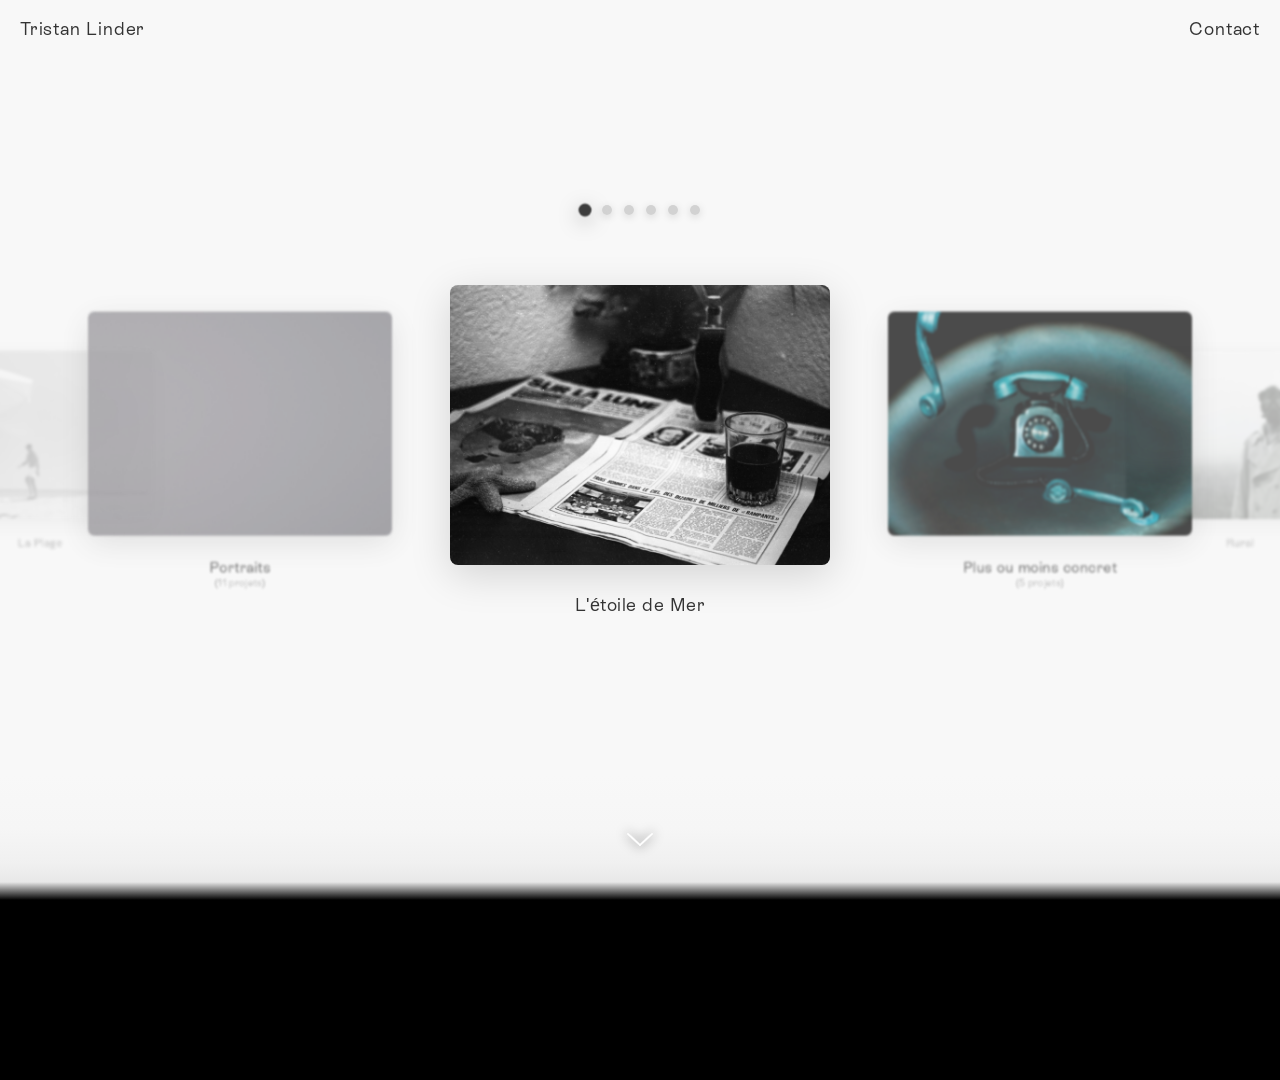
==== index.html @ 5977a2ba "first one" ====
<!doctype html>
<html lang="fr">
  <head>
    <meta charset="UTF-8" />
    <meta name="viewport" content="width=device-width, initial-scale=1.0" />
    <title>Tristan Linder - Portfolio</title>
    <link rel="stylesheet" href="style.css" />
  </head>
  <body>
    <!-- Navigation fixe -->
    <div class="nav-fixed">
      <a class="nav-item nav-artist" href="index.html">Tristan Linder</a>
      <a class="nav-item" href="contact.html">Contact</a>
    </div>

    <!-- Container principal -->
    <div class="main-container">
      <!-- Navigation par points -->
      <div class="navigation-dots" id="navigationDots">
        <!-- Les points seront générés par JavaScript -->
      </div>

      <!-- Zone de scroll horizontal pleine largeur -->
      <div class="projects-scroll-zone" id="projectsScrollZone">
        <div class="projects-container" id="projectsContainer">
          <!-- Les projets seront générés par JavaScript -->
        </div>
      </div>

      <!-- Section bas avec dégradé -->
      <div class="bottom-section" id="bottomSection">
        <div class="scroll-arrow">
          <svg
            class="arrow-icon"
            width="36"
            height="34"
            viewBox="0 0 36 34"
            fill="none"
            xmlns="http://www.w3.org/2000/svg"
            overflow="visible"
          >
            <defs>
              <filter
                id="arrowGlow"
                x="-150%"
                y="-150%"
                width="400%"
                height="400%"
              >
                <feDropShadow
                  dx="0"
                  dy="0"
                  stdDeviation="6"
                  flood-color="black"
                  flood-opacity="0.95"
                />
              </filter>
              <filter
                id="arrowGlowHover"
                x="-150%"
                y="-150%"
                width="400%"
                height="400%"
              >
                <feDropShadow
                  dx="0"
                  dy="0"
                  stdDeviation="9"
                  flood-color="black"
                  flood-opacity="1"
                />
              </filter>
            </defs>
            <g class="arrow-glow-group" filter="url(#arrowGlow)">
              <path
                class="arrow-line arrow-line-left"
                d="M6 20L18 31"
                stroke="white"
                stroke-width="1.5"
                stroke-linecap="square"
              />
              <path
                class="arrow-line arrow-line-right"
                d="M30 20L18 31"
                stroke="white"
                stroke-width="1.5"
                stroke-linecap="square"
              />
            </g>
          </svg>
        </div>
      </div>
    </div>

    <!-- Section scrollée avec vidéo -->
    <div class="scrolled-section">
      <div class="video-player">
        <!-- Miniature de la vidéo -->
        <div class="video-thumbnail" id="videoThumbnail">
          <img
            src="image/miniature.jpg"
            alt="Miniature vidéo"
            class="thumbnail-image"
          />
          <button class="play-button" id="playButton">▶</button>
        </div>

        <!-- Élément vidéo (caché initialement) -->
        <video class="video-element" id="mainVideo" style="display: none">
          <source src="image/jaffarvideo.mp4" type="video/mp4" />
          Votre navigateur ne supporte pas la lecture vidéo.
        </video>

        <!-- Contrôles vidéo (cachés initialement) -->
        <div class="video-controls" id="videoControls" style="display: none">
          <button class="play-pause-btn" id="playPauseBtn">⏸</button>
          <div class="timeline" id="timeline">
            <div class="timeline-filled" id="timelineFilled"></div>
          </div>
          <div class="time-display" id="timeDisplay">0:00 / 0:00</div>
          <button class="fullscreen-btn" id="fullscreenBtn">⛶</button>
        </div>
      </div>
    </div>

    <script src="sketch.js"></script>
  </body>
</html>
---- style.css ----
/* Rebond Grotesque - polices locales */
@font-face {
    font-family: 'Rebond Grotesque';
    src: url('type/ESRebondGrotesqueTRIAL-Extralight-BF6618904107ccc.otf') format('opentype');
    font-weight: 200;
    font-style: normal;
}
@font-face {
    font-family: 'Rebond Grotesque';
    src: url('type/ESRebondGrotesqueTRIAL-Light-BF66189040e6001.otf') format('opentype');
    font-weight: 300;
    font-style: normal;
}
@font-face {
    font-family: 'Rebond Grotesque';
    src: url('type/ESRebondGrotesqueTRIAL-Regular-BF66189040b697b.otf') format('opentype');
    font-weight: 400;
    font-style: normal;
}
@font-face {
    font-family: 'Rebond Grotesque';
    src: url('type/ESRebondGrotesqueTRIAL-Bold-BF66189040400df.otf') format('opentype');
    font-weight: 700;
    font-style: normal;
}

/* Reset et base */
html, body {
    margin: 0;
    padding: 0;
    font-family: 'Rebond Grotesque', sans-serif;
    font-weight: 200;
    background: #000;
    overflow-x: hidden;
    scroll-behavior: smooth;
    height: 120vh;
}

/* Empêcher le sur-scroll qui crée des barres blanches */
html {
    overscroll-behavior: none;
}

body {
    overscroll-behavior: none;
    height: 120vh;
}

/* Navigation fixe avec transition de couleur, z-index élevé et TOUJOURS CLIQUABLE */
.nav-fixed {
    position: fixed !important;
    top: 20px !important;
    left: 20px !important;
    right: 20px !important;
    width: calc(100% - 40px) !important;
    z-index: 10000050 !important;
    color: #333;
    pointer-events: auto !important;
    cursor: pointer !important;
    font-family: 'Rebond Grotesque', sans-serif;
    display: flex !important;
    align-items: center !important;
    justify-content: space-between !important;
    gap: 20px !important;
}

.nav-item {
    cursor: pointer !important;
    transition: text-decoration 0.3s ease;
    font-weight: 400;
    letter-spacing: 0.8px;
    pointer-events: auto !important;
    display: inline-flex !important;
    align-items: center !important;
    position: relative !important;
    z-index: 10000050 !important;
    font-size: 18px !important;
    line-height: 1 !important;
    text-decoration: none !important;
    color: inherit !important;
}

.nav-item:hover {
    color: inherit !important;
    text-decoration: underline !important;
    font-weight: 400 !important;
}

.nav-artist {
    font-weight: 400;
    cursor: pointer !important;
    pointer-events: auto !important;
}

/* Container principal avec dégradé de base */
.main-container {
    width: 100vw;
    height: 100vh;
    position: relative;
    background: linear-gradient(to bottom, 
        #f8f8f8 0%, 
        #f8f8f8 86%, 
        #f6f6f6 92%, 
        #f0f0f0 96%, 
        #e8e8e8 98%, 
        #000 100%);
    transition: background 0.3s ease;
    display: flex;
    flex-direction: column;
    align-items: center;
    justify-content: center;
}

/* Overlay pour le dégradé qui passe PAR-DESSUS le carousel */
.main-container::after {
    content: '';
    position: absolute;
    top: 0;
    left: 0;
    width: 100%;
    height: 100%;
    background: transparent;
    z-index: 150;
    pointer-events: none;
    transition: background 0.3s ease;
}

/* Indicateur de drag - Texte blanc avec lueur noire - RESTE EN INTER */
.drag-hint {
    position: absolute;
    bottom: 120px;
    left: 50%;
    transform: translateX(-50%);
    font-size: 11px;
    color: white;
    padding: 6px 12px;
    border-radius: 15px;
    z-index: 250;
    opacity: 0;
    transition: opacity 0.3s ease, text-shadow 0.8s ease;
    pointer-events: none;
    font-weight: 400;
    letter-spacing: 0.3px;
    white-space: nowrap;
    background: transparent;
    font-family: 'Rebond Grotesque', sans-serif;
}

/* Navigation par points - avec transition d'opacité */
.navigation-dots {
    position: absolute;
    top: 20%;
    left: 50%;
    transform: translateX(-50%);
    display: flex;
    gap: 12px;
    z-index: 999998;
    padding: 25px 30px;
    user-select: none;
    transition: opacity 0.3s ease;
    pointer-events: auto;
}

.nav-dot {
    width: 10px;
    height: 10px;
    border-radius: 50%;
    background: rgba(200, 200, 200, 0.8);
    cursor: pointer;
    transition: all 0.3s ease;
    position: relative;
    backdrop-filter: blur(4px);
    box-shadow: 0 2px 8px rgba(0, 0, 0, 0.15);
    pointer-events: auto;
}

/* Zone cliquable FINE horizontalement, HAUTE verticalement */
.nav-dot::after {
    content: '';
    position: absolute;
    top: -25px;
    bottom: -25px;
    left: -8px;
    right: -8px;
    cursor: pointer;
    pointer-events: auto;
}

/* Points des EXTRÉMITÉS : zone élargie sur les côtés */
.nav-dot:first-child::after {
    left: -15px;
    right: -8px;
}

.nav-dot:last-child::after {
    left: -8px;
    right: -15px;
}

.nav-dot:hover {
    background: rgba(136, 136, 136, 0.9);
    transform: scale(1.15);
    box-shadow: 0 3px 12px rgba(0, 0, 0, 0.25);
}

.nav-dot.active {
    background: rgba(51, 51, 51, 0.95);
    transform: scale(1.3);
    box-shadow: 0 4px 16px rgba(0, 0, 0, 0.35);
}

.nav-dot.dragging {
    transform: scale(1.4);
    z-index: 1000;
    box-shadow: 0 6px 20px rgba(0, 0, 0, 0.4);
}

/* Zone de scroll horizontal pleine largeur */
.projects-scroll-zone {
    position: absolute;
    top: 50%;
    left: 0;
    width: 100vw;
    height: 450px;
    transform: translateY(-50%);
    overflow: hidden;
    perspective: 1000px;
}

.projects-container {
    display: flex;
    align-items: center;
    justify-content: center;
    height: 100%;
    width: 100%;
    position: relative;
    transition: none;
}

.project-item {
    position: absolute;
    text-align: center;
    cursor: pointer;
    transition: all 0.6s cubic-bezier(0.25, 0.46, 0.45, 0.94);
    transform-style: preserve-3d;
}

/* États des projets selon leur position - effet 3D */
.project-item.center {
    transform: translateX(0) translateZ(0) scale(1);
    opacity: 1;
    filter: blur(0px);
    z-index: 100;
}

.project-item.left {
    transform: translateX(-400px) translateZ(-100px) scale(0.8);
    opacity: 0.7;
    filter: blur(1.5px);
    z-index: 50;
}

.project-item.right {
    transform: translateX(400px) translateZ(-100px) scale(0.8);
    opacity: 0.7;
    filter: blur(1.5px);
    z-index: 50;
}

.project-item.far-left {
    transform: translateX(-600px) translateZ(-200px) scale(0.6);
    opacity: 0.3;
    filter: blur(3px);
    z-index: 10;
}

.project-item.far-right {
    transform: translateX(600px) translateZ(-200px) scale(0.6);
    opacity: 0.3;
    filter: blur(3px);
    z-index: 10;
}

.project-item.hidden {
    transform: translateX(0) translateZ(-300px) scale(0.4);
    opacity: 0;
    filter: blur(5px);
    z-index: 1;
}

/* Hover du projet central */
.project-item.center:hover {
    transform: translateX(0) translateZ(20px) scale(1.05);
}

.project-item.center:hover .project-title {
    font-size: 22px;
    font-weight: 400;
}

.project-image {
    width: 380px;
    height: 280px;
    object-fit: cover;
    border-radius: 8px;
    margin-bottom: 15px;
    background: #ddd;
    box-shadow: 0 10px 40px rgba(0, 0, 0, 0.15);
    transition: all 0.3s ease;
}

.project-title {
    font-size: 18px;
    color: #333;
    font-weight: 400;
    letter-spacing: 0.5px;
    transition: all 0.3s ease;
    margin-top: 10px;
    font-family: 'Rebond Grotesque', sans-serif;
}

.project-subtitle {
    font-size: 12px;
    color: #888;
    font-weight: 300;
    letter-spacing: 0.3px;
    margin-top: 2px;
    font-family: 'Rebond Grotesque', sans-serif;
    transition: all 0.3s ease;
}

.bottom-section {
    position: absolute;
    bottom: 40px;
    left: 50%;
    transform: translateX(-50%);
    text-align: center;
    transition: opacity 0.1s ease;
    z-index: 200;
}

@keyframes arrowSlideDown {
    0% {
        opacity: 0;
        transform: translateX(-50%) translateY(-300px);
    }
    30% {
        opacity: 1;
    }
    100% {
        opacity: 1;
        transform: translateX(-50%) translateY(0);
    }
}

@keyframes arrowSlideUp {
    0% {
        opacity: 1;
        transform: translateX(-50%) translateY(0);
    }
    70% {
        opacity: 0;
    }
    100% {
        opacity: 0;
        transform: translateX(-50%) translateY(-300px);
    }
}

.bottom-section.arrow-entering {
    animation: arrowSlideDown 0.8s cubic-bezier(0.16, 1, 0.3, 1) forwards;
}

.bottom-section.arrow-leaving {
    animation: arrowSlideUp 0.5s cubic-bezier(0.7, 0, 0.84, 0) forwards;
}

/* Flèche SVG custom — design éditorial */
.scroll-arrow {
    cursor: pointer;
    padding: 12px;
}

.scroll-arrow .arrow-icon {
    display: block;
    transition: transform 0.3s ease;
}

.scroll-arrow:hover .arrow-icon {
    transform: scale(1.15);
}

.scroll-arrow:hover .arrow-glow-group {
    filter: url(#arrowGlowHover);
}

@keyframes arrowFloat {
    0%, 100% {
        transform: translateY(0);
    }
    50% {
        transform: translateY(10px);
    }
}

@keyframes bounce {
    0%, 20%, 50%, 80%, 100% {
        transform: translateY(0);
    }
    40% {
        transform: translateY(-15px);
    }
    60% {
        transform: translateY(-8px);
    }
}

/* Section vidéo qui apparaît avec le noir - Z-INDEX MAXIMUM */
.scrolled-section {
    position: fixed !important;
    top: 50% !important;
    left: 50% !important;
    transform: translate(-50%, -50%) !important;
    width: 100% !important;
    height: 100vh !important;
    background: transparent !important;
    display: none !important;
    flex-direction: column !important;
    align-items: center !important;
    justify-content: center !important;
    padding: 60px 20px !important;
    z-index: 9999 !important;
    opacity: 0 !important;
    pointer-events: none !important;
}

/* Vidéo au-dessus de TOUT */
.video-player {
    width: 900px !important;
    max-width: 90vw !important;
    background: #000 !important;
    border-radius: 12px !important;
    overflow: hidden !important;
    position: relative !important;
    box-shadow: 0 20px 60px rgba(0, 0, 0, 0.3) !important;
    margin: 0 auto !important;
    z-index: 10000 !important;
    aspect-ratio: 16 / 9 !important;
}

/* Lecteur vidéo avec miniature */
.video-player {
    width: 900px;
    max-width: 90vw;
    background: #000;
    border-radius: 12px;
    overflow: hidden;
    position: relative;
    box-shadow: 0 20px 60px rgba(0, 0, 0, 0.3);
    margin: 0 auto;
    aspect-ratio: 16 / 9;
}

/* Miniature de la vidéo */
.video-thumbnail {
    position: absolute;
    top: 0;
    left: 0;
    width: 100%;
    height: 100%;
    cursor: pointer;
}

.thumbnail-image {
    width: 100%;
    height: 100%;
    display: block;
    object-fit: cover;
    border-radius: 12px;
}

/* Bouton play centré sur la miniature */
.play-button {
    position: absolute;
    top: 50%;
    left: 50%;
    transform: translate(-50%, -50%);
    /* circular white background which scales with the video */
    background: rgba(255, 255, 255, 0.95);
    border: none;
    border-radius: 50%;
    /* slightly smaller circular button to match user's preference */
    width: clamp(40px, 7.5vw, 64px);
    height: clamp(40px, 7.5vw, 64px);
    cursor: pointer;
    /* no hover animation: keep triangle always visible and fixed */
    transition: none;
    display: flex;
    align-items: center;
    justify-content: center;
    box-shadow: 0 6px 20px rgba(0, 0, 0, 0.28);
    /* Use an inline SVG as background for a perfectly centered, scalable triangle */
    background-image: url("data:image/svg+xml;utf8,<svg xmlns='http://www.w3.org/2000/svg' viewBox='0 0 24 24' fill='%23333'><path d='M8 5v14l11-7z'/></svg>");
    background-repeat: no-repeat;
    background-position: center;
    /* size the triangle a bit larger so it appears stronger inside the circle */
    background-size: 64% auto;
    /* Hide any textual content inside the button (e.g. '▶') so only the SVG background is visible */
    font-size: 0;
    color: transparent;
}

.play-button:hover {
    /* intentionally empty: no visual change on hover */
    transform: translate(-50%, -50%);
}

/* Triangle de play au centre */
.play-button::before {
    /* removed: replaced by background SVG for reliable centering and scaling */
    display: none !important;
}

/* Élément vidéo */
.video-element {
    width: 100%;
    height: auto;
    display: block;
}

/* Contrôles vidéo */
.video-controls {
    position: absolute;
    bottom: 0;
    left: 0;
    width: 100%;
    background: linear-gradient(transparent, rgba(0,0,0,0.8));
    padding: 20px;
    display: flex;
    align-items: center;
    gap: 15px;
    opacity: 0;
    transition: opacity 0.3s ease;
    box-sizing: border-box;
}

.video-player:hover .video-controls {
    opacity: 1;
}

.play-pause-btn, .fullscreen-btn {
    background: none;
    border: none;
    color: white;
    font-size: 18px;
    cursor: pointer;
    padding: 8px;
    border-radius: 4px;
    transition: background 0.2s;
    min-width: 40px;
}

.play-pause-btn:hover, .fullscreen-btn:hover {
    background: rgba(255,255,255,0.2);
}

.timeline {
    flex: 1;
    height: 6px;
    background: rgba(255,255,255,0.3);
    border-radius: 3px;
    cursor: pointer;
    position: relative;
    margin: 0 10px;
}

.timeline-filled {
    height: 100%;
    background: #fff;
    border-radius: 3px;
    width: 0%;
    transition: width 0.1s;
}

.time-display {
    color: white;
    font-size: 14px;
    font-weight: 400;
    min-width: 100px;
    text-align: right;
}

/* Pages secondaires */
.page {
    display: none;
    width: 100vw;
    min-height: 100vh;
    background: #fff;
    position: fixed;
    top: 0;
    left: 0;
    z-index: 2000;
    overflow-y: auto;
}

.page.active {
    display: block;
}

.back-button {
    position: fixed;
    top: 20px;
    left: 20px;
    background: none;
    border: 2px solid #333;
    padding: 10px 20px;
    font-size: 14px;
    cursor: pointer;
    border-radius: 4px;
    font-weight: 500;
    letter-spacing: 0.5px;
    transition: all 0.3s ease;
    z-index: 3000;
}

.back-button:hover {
    background: #333;
    color: white;
}

/* Page biographie */
.bio-page {
    padding: 80px 40px 40px;
    max-width: 800px;
    margin: 0 auto;
    line-height: 1.8;
}

.bio-title {
    font-size: 36px;
    font-weight: 400;
    color: #333;
    margin-bottom: 40px;
    letter-spacing: 1px;
    font-family: 'Rebond Grotesque', sans-serif;
}

.bio-content {
    font-size: 16px;
    color: #555;
    font-weight: 400;
    line-height: 1.8;
    font-family: 'Rebond Grotesque', sans-serif;
}

.bio-content p {
    margin-bottom: 20px;
}

/* Page contact */
.contact-page {
    padding: 80px 40px 40px;
    max-width: 800px;
    margin: 0 auto;
}

.contact-title {
    font-size: 36px;
    font-weight: 400;
    color: #333;
    margin-bottom: 40px;
    letter-spacing: 1px;
    text-align: center;
    font-family: 'Rebond Grotesque', sans-serif;
}

.contact-content {
    display: grid;
    grid-template-columns: 1fr 1fr;
    gap: 60px;
    align-items: start;
}

.contact-info {
    display: flex;
    flex-direction: column;
    gap: 30px;
}

.contact-item {
    text-align: center;
}

.contact-item h3 {
    font-size: 18px;
    font-weight: 500;
    color: #333;
    margin-bottom: 10px;
    letter-spacing: 0.5px;
    font-family: 'Rebond Grotesque', sans-serif;
}

.contact-item a {
    font-size: 16px;
    color: #666;
    text-decoration: none;
    transition: all 0.3s ease;
    display: block;
    font-family: 'Rebond Grotesque', sans-serif;
}

.contact-item a:hover {
    color: #000;
    text-decoration: underline;
}

.contact-form {
    background: #f9f9f9;
    padding: 30px;
    border-radius: 8px;
    box-shadow: 0 4px 20px rgba(0, 0, 0, 0.05);
}

.contact-form h3 {
    font-size: 20px;
    font-weight: 500;
    color: #333;
    margin-bottom: 25px;
    text-align: center;
    letter-spacing: 0.5px;
    font-family: 'Rebond Grotesque', sans-serif;
}

.form-group {
    margin-bottom: 20px;
}

.form-group label {
    display: block;
    font-size: 14px;
    font-weight: 500;
    color: #333;
    margin-bottom: 8px;
    letter-spacing: 0.3px;
    font-family: 'Rebond Grotesque', sans-serif;
}

.form-group input,
.form-group textarea {
    width: 100%;
    padding: 12px 15px;
    border: 2px solid #e0e0e0;
    border-radius: 6px;
    font-size: 14px;
    font-family: 'Rebond Grotesque', sans-serif;
    transition: all 0.3s ease;
    box-sizing: border-box;
    background: #fff;
}

.form-group input:focus,
.form-group textarea:focus {
    outline: none;
    border-color: #333;
    box-shadow: 0 0 0 3px rgba(51, 51, 51, 0.1);
}

.form-group textarea {
    resize: vertical;
    min-height: 120px;
}

.send-button {
    width: 100%;
    background: #333;
    color: white;
    border: none;
    padding: 15px 20px;
    font-size: 16px;
    font-weight: 500;
    letter-spacing: 0.5px;
    border-radius: 6px;
    cursor: pointer;
    transition: all 0.3s ease;
    margin-top: 10px;
    font-family: 'Rebond Grotesque', sans-serif;
}

.send-button:hover {
    background: #000;
    transform: translateY(-2px);
    box-shadow: 0 4px 15px rgba(0, 0, 0, 0.2);
}

/* Pages projets */
.project-page {
    padding: 80px 20px 20px;
}

.project-title-page {
    text-align: center;
    font-size: 32px;
    font-weight: 400;
    color: #333;
    margin-bottom: 40px;
    letter-spacing: 1px;
    font-family: 'Rebond Grotesque', sans-serif;
}

.project-gallery {
    display: grid;
    grid-template-columns: repeat(auto-fit, minmax(350px, 1fr));
    gap: 25px;
    max-width: 1400px;
    margin: 0 auto;
}

.gallery-image {
    width: 100%;
    height: 280px;
    object-fit: cover;
    border-radius: 6px;
    background: #ddd;
    transition: transform 0.3s ease;
    box-shadow: 0 4px 20px rgba(0, 0, 0, 0.1);
}

.gallery-image:hover {
    transform: scale(1.02);
}

/* Responsive */
/* Responsive (<=1200px) — carousel fixed: removed shrinking rules to keep carousel size stable */


@media (max-width: 768px) {
    /* Keep video/player and layout adjustments for small screens,
       but remove rules that forcibly shrink the carousel elements.
       The carousel will now keep its intended dimensions. */

    .video-player {
        width: 95vw;
    }

    .project-gallery {
        grid-template-columns: 1fr;
        gap: 20px;
    }

    .play-button {
        width: 60px;
        height: 60px;
        /* keep textual content hidden on small screens too */
        font-size: 0;
    }

    .play-button::before {
        /* ensure pseudo-element can't reappear on mobile */
        display: none !important;
    }

    .contact-content {
        grid-template-columns: 1fr;
        gap: 40px;
    }

    .contact-page {
        padding: 80px 20px 40px;
    }

    .bio-page {
        padding: 80px 20px 40px;
    }
}

/* Note: Removed the previous override block. The problematic responsive
   rules that resized the carousel were deleted so the carousel keeps
   its intended layout. If you prefer a different fixed size, we can
   introduce CSS variables for easier tuning. */

/* Optimisations pour les performances */
.project-item, .nav-dot, .scroll-arrow, .drag-hint {
    will-change: transform, opacity;
}

.main-container {
    will-change: background;
}

/* Prévention des sélections de texte accidentelles */
.projects-container,
.project-item,
.navigation-dots,
.bottom-section,
.drag-hint {
    user-select: none;
    -webkit-user-select: none;
    -moz-user-select: none; 
    -ms-user-select: none;
}
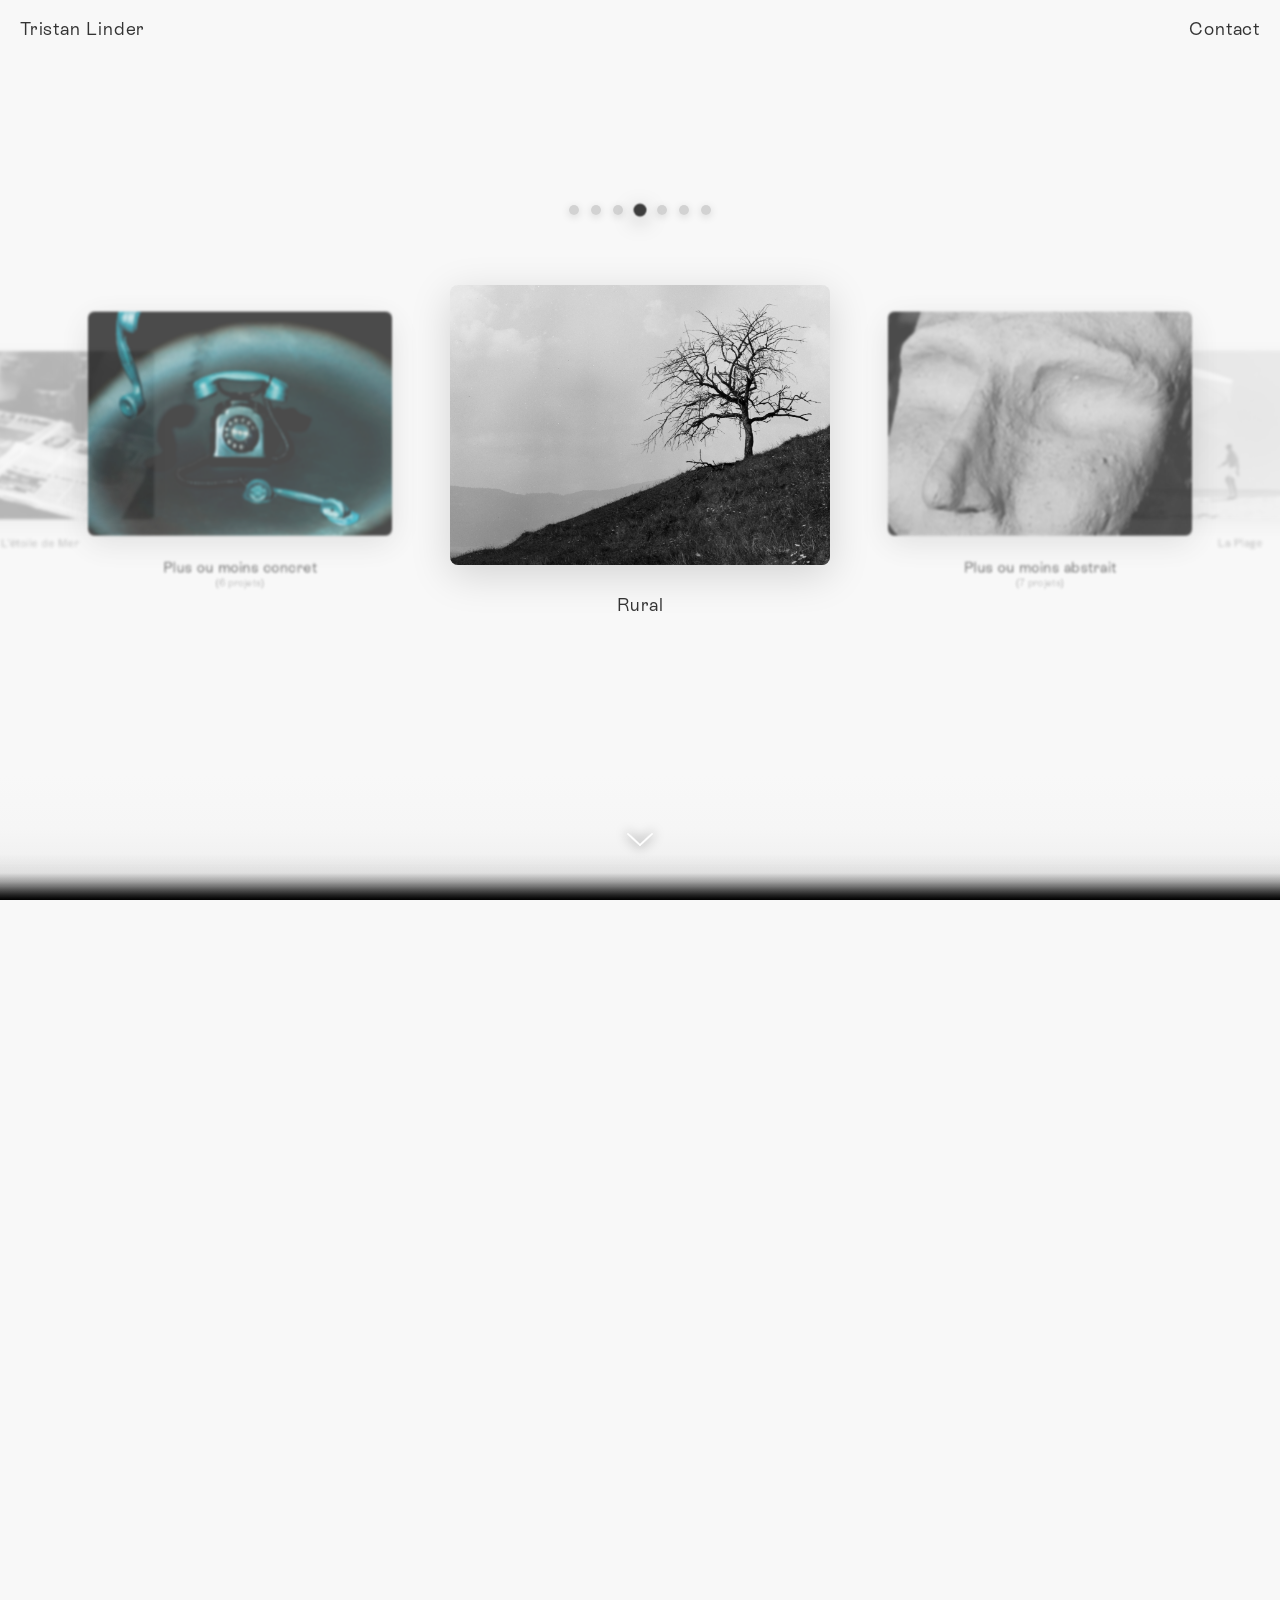
==== commit 4e52775a: "backgroundblack" ====
--- a/index.html
+++ b/index.html
@@ -2,7 +2,12 @@
 <html lang="fr">
   <head>
     <meta charset="UTF-8" />
-    <meta name="viewport" content="width=device-width, initial-scale=1.0" />
+    <meta
+      name="viewport"
+      content="width=device-width, initial-scale=1.0, viewport-fit=cover"
+    />
+    <meta name="theme-color" content="#f8f8f8" />
+    <meta name="apple-mobile-web-app-status-bar-style" content="default" />
     <title>Tristan Linder - Portfolio</title>
     <link rel="stylesheet" href="style.css" />
   </head>
--- a/style.css
+++ b/style.css
@@ -30,10 +30,10 @@
     padding: 0;
     font-family: 'Rebond Grotesque', sans-serif;
     font-weight: 200;
-    background: #000;
+    background: #f8f8f8;
     overflow-x: hidden;
     scroll-behavior: smooth;
-    height: 120vh;
+    height: 200vh;
 }
 
 /* Empêcher le sur-scroll qui crée des barres blanches */
@@ -43,7 +43,7 @@
 
 body {
     overscroll-behavior: none;
-    height: 120vh;
+    height: 200vh;
 }
 
 /* Navigation fixe avec transition de couleur, z-index élevé et TOUJOURS CLIQUABLE */
@@ -104,7 +104,6 @@
         #f0f0f0 96%, 
         #e8e8e8 98%, 
         #000 100%);
-    transition: background 0.3s ease;
     display: flex;
     flex-direction: column;
     align-items: center;
@@ -288,18 +287,21 @@
     z-index: 1;
 }
 
-/* Hover du projet central */
-.project-item.center:hover {
-    transform: translateX(0) translateZ(20px) scale(1.05);
-}
-
-.project-item.center:hover .project-title {
-    font-size: 22px;
-    font-weight: 400;
+/* Hover du projet central — desktop uniquement */
+@media (pointer: fine) {
+  .project-item.center:hover {
+      transform: translateX(0) translateZ(20px) scale(1.05);
+  }
+
+  .project-item.center:hover .project-title {
+      font-size: 22px;
+      font-weight: 400;
+  }
 }
 
 .project-image {
     width: 380px;
+    max-width: 90vw;
     height: 280px;
     object-fit: cover;
     border-radius: 8px;
@@ -335,44 +337,9 @@
     left: 50%;
     transform: translateX(-50%);
     text-align: center;
-    transition: opacity 0.1s ease;
+    transition: opacity 0.3s ease;
     z-index: 200;
-}
-
-@keyframes arrowSlideDown {
-    0% {
-        opacity: 0;
-        transform: translateX(-50%) translateY(-300px);
-    }
-    30% {
-        opacity: 1;
-    }
-    100% {
-        opacity: 1;
-        transform: translateX(-50%) translateY(0);
-    }
-}
-
-@keyframes arrowSlideUp {
-    0% {
-        opacity: 1;
-        transform: translateX(-50%) translateY(0);
-    }
-    70% {
-        opacity: 0;
-    }
-    100% {
-        opacity: 0;
-        transform: translateX(-50%) translateY(-300px);
-    }
-}
-
-.bottom-section.arrow-entering {
-    animation: arrowSlideDown 0.8s cubic-bezier(0.16, 1, 0.3, 1) forwards;
-}
-
-.bottom-section.arrow-leaving {
-    animation: arrowSlideUp 0.5s cubic-bezier(0.7, 0, 0.84, 0) forwards;
+    opacity: 1;
 }
 
 /* Flèche SVG custom — design éditorial */
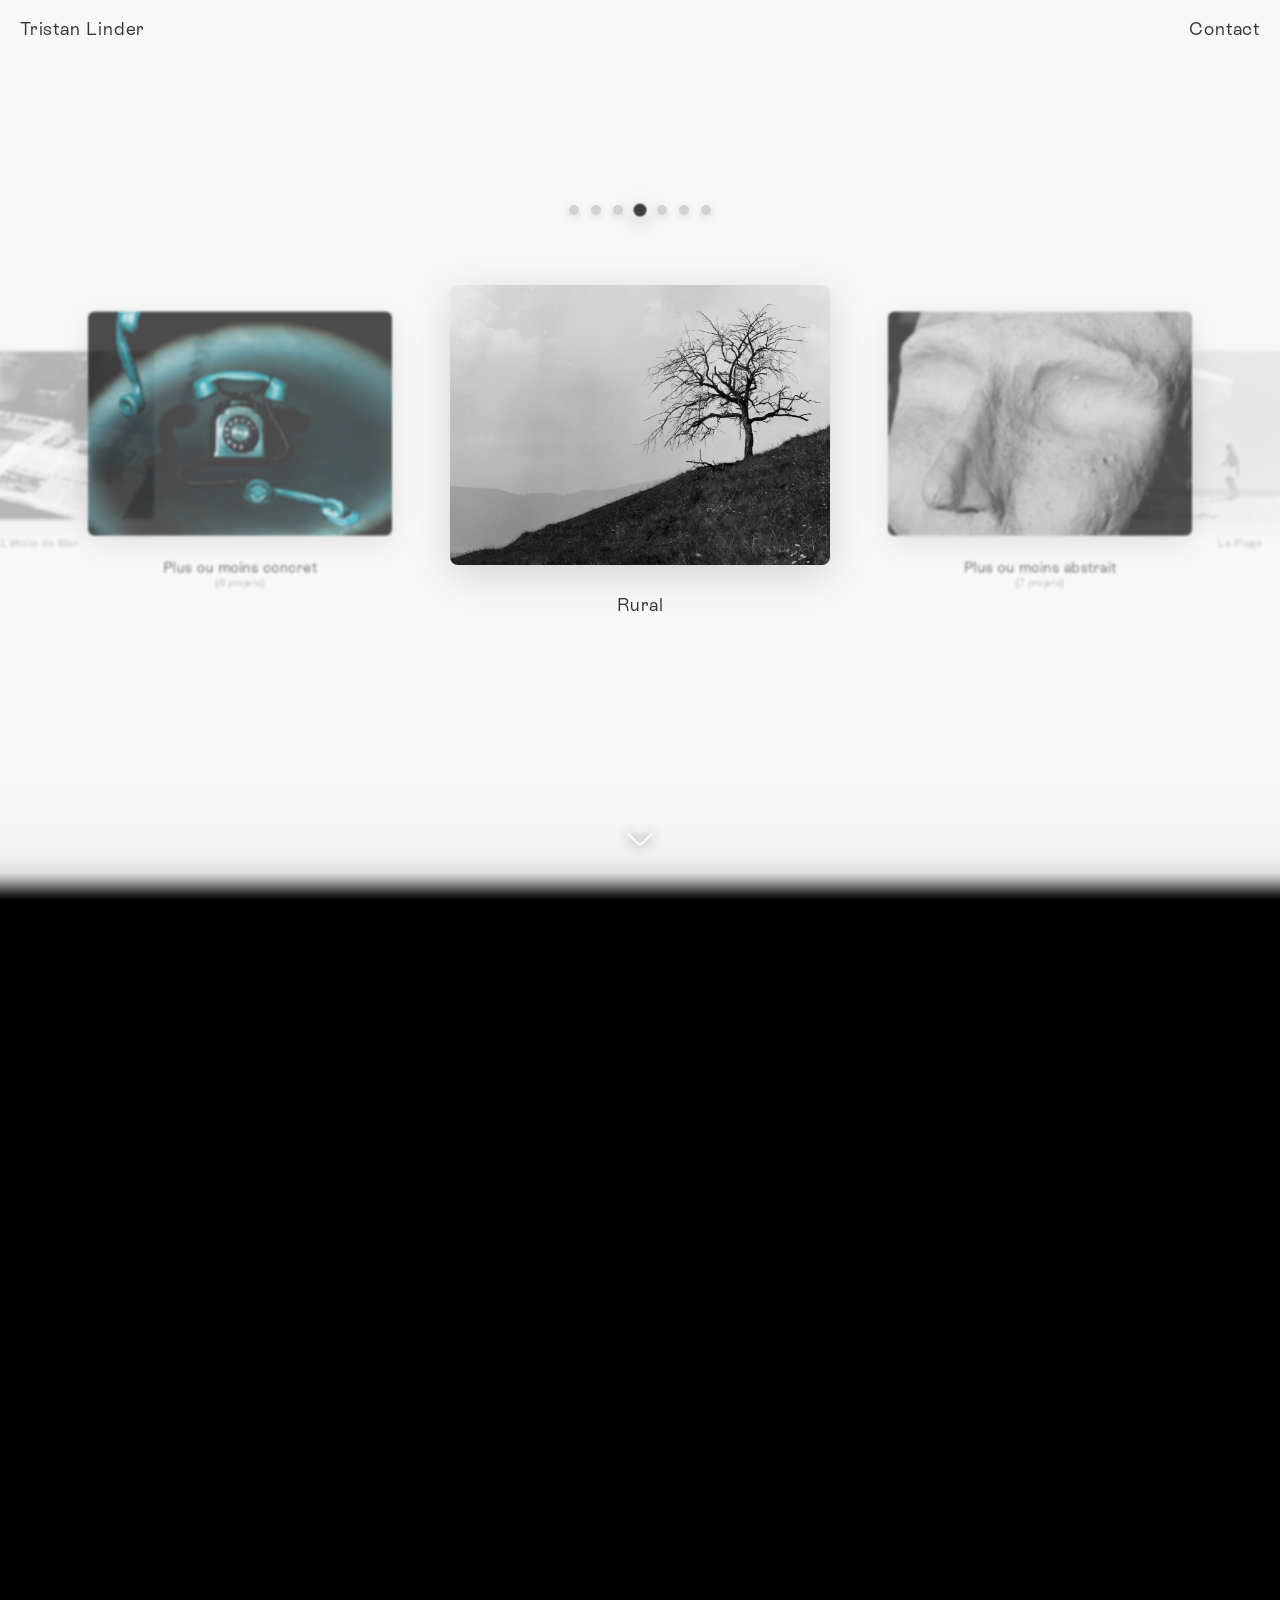
==== commit 4ee727e8: "finaly no" ====
--- a/index.html
+++ b/index.html
@@ -2,12 +2,7 @@
 <html lang="fr">
   <head>
     <meta charset="UTF-8" />
-    <meta
-      name="viewport"
-      content="width=device-width, initial-scale=1.0, viewport-fit=cover"
-    />
-    <meta name="theme-color" content="#f8f8f8" />
-    <meta name="apple-mobile-web-app-status-bar-style" content="default" />
+    <meta name="viewport" content="width=device-width, initial-scale=1.0" />
     <title>Tristan Linder - Portfolio</title>
     <link rel="stylesheet" href="style.css" />
   </head>
--- a/style.css
+++ b/style.css
@@ -30,7 +30,7 @@
     padding: 0;
     font-family: 'Rebond Grotesque', sans-serif;
     font-weight: 200;
-    background: #f8f8f8;
+    background: #000;
     overflow-x: hidden;
     scroll-behavior: smooth;
     height: 200vh;
